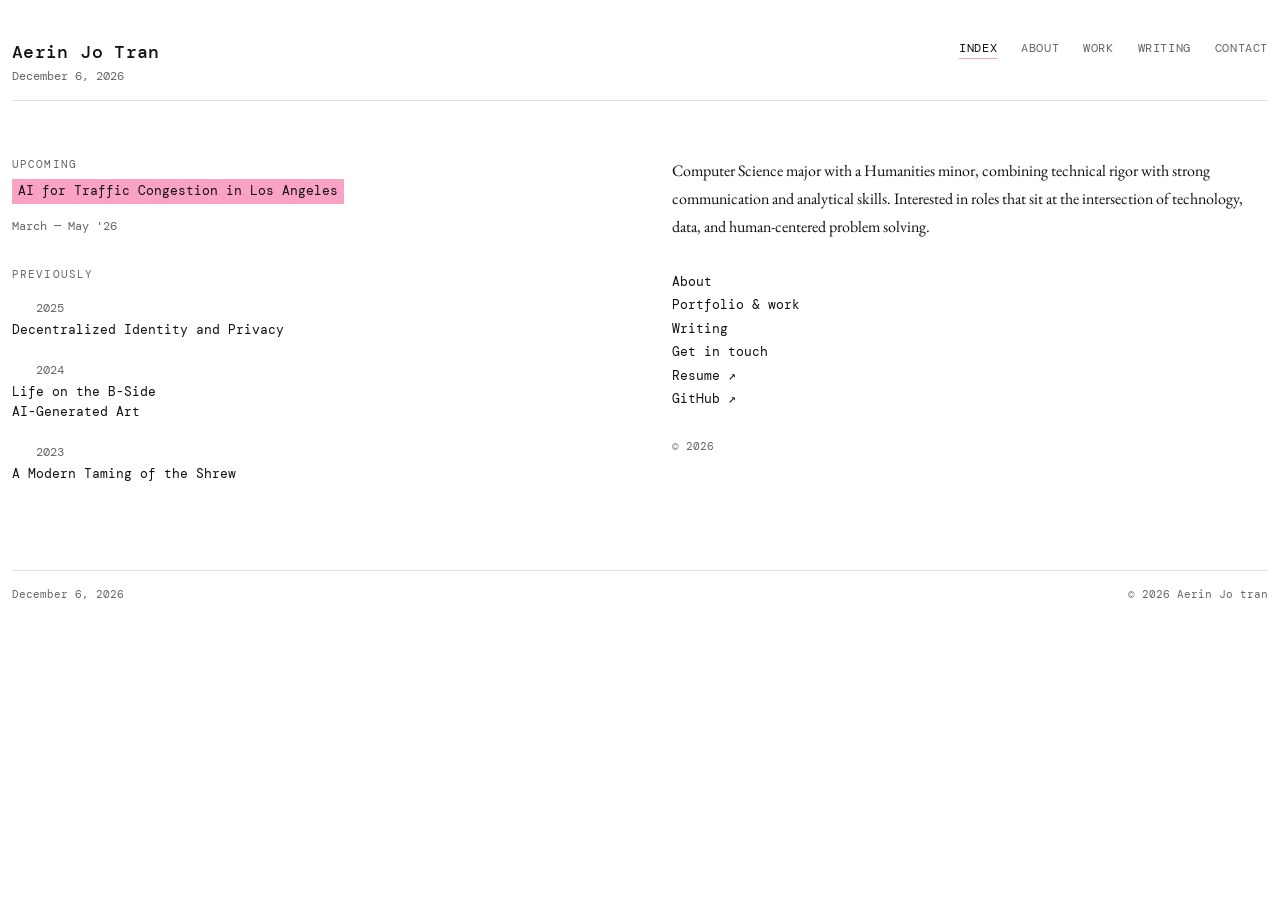
==== index.html @ 99dad99d "first commit" ====
<!DOCTYPE html>
<html lang="en">
<head>
  <meta charset="UTF-8" />
  <meta name="viewport" content="width=device-width, initial-scale=1.0" />
  <title>Your Name</title>
  <link rel="preconnect" href="https://fonts.googleapis.com" />
  <link rel="preconnect" href="https://fonts.gstatic.com" crossorigin />
  <link href="https://fonts.googleapis.com/css2?family=EB+Garamond:ital,wght@0,400;0,500;1,400&family=DM+Mono:wght@400;500&display=swap" rel="stylesheet" />
  <link rel="stylesheet" href="styles.css" />
</head>
<body>
<div class="site">

  <header class="site-header">
    <div>
      <div class="site-name" style="font-size: large;">Aerin Jo Tran</div> 
      <div class="site-date" id="hdr-date"></div>
    </div>
    <nav>
      <a class="active" data-page="home" onclick="goto('home')">Index</a>
      <a data-page="about" onclick="goto('about')">About</a>
      <a data-page="tech" onclick="goto('tech')">Work</a>
      <a data-page="blog" onclick="goto('blog')">Writing</a>
      <a data-page="contact" onclick="goto('contact')">Contact</a>
    </nav>
  </header>

  <!-- HOME -->
  <div class="panel visible" id="page-home">
    <div class="layout">
      <div class="left">
        <div class="upcoming-label">Upcoming</div>
        <div style="margin-bottom: 0.4rem;">
          <span class="upcoming-item" onclick="goto('tech')">AI for Traffic Congestion in Los Angeles</span>
        </div>
        <div style="margin-bottom: 2rem;">
          <span style="font-family:var(--mono);font-size:12px;color:var(--fg2);">March — May '26</span>
        </div>

        <div class="previously">
          <div class="section-label">Previously</div>
          <div class="year-group">
            <div class="year">2025</div>
            <ul class="proj-list">
              <li><a onclick="goto('tech')">Decentralized Identity and Privacy</a></li>
            </ul>
          </div>
          <div class="year-group">
            <div class="year">2024</div>
            <ul class="proj-list">
              <li><a onclick="goto('blog')">Life on the B-Side</a></li>
              <li><a onclick="goto('blog')">AI-Generated Art</a></li>
            </ul>
          </div>
          <div class="year-group">
            <div class="year">2023</div>
            <ul class="proj-list">
              <li><a onclick="goto('blog')">A Modern Taming of the Shrew</a></li>
            </ul>
          </div>
        </div>
      </div>

      <div class="right">
        <p class="bio-right">
          Computer Science major with a Humanities minor, combining technical rigor with strong communication and analytical skills. Interested in roles that sit at the intersection of technology, data, and human-centered problem solving.
        </p>
        <div class="links-right">
          <a onclick="goto('about')">About</a>
          <a onclick="goto('tech')">Portfolio &amp; work</a>
          <a onclick="goto('blog')">Writing</a>
          <a onclick="goto('contact')">Get in touch</a>
          <a href="#">Resume ↗</a>
          <a href="#">GitHub ↗</a>
        </div>
        <div class="copyright">© 2026</div>
      </div>
    </div>
  </div>

  <!-- ABOUT -->
  <div class="panel" id="page-about">
    <div class="layout">
      <div>
        <div class="about-name">Hello,<br>I'm Aerin.</div>
        <div class="about-body">
          <p>I'm currently a senior at NYU Shanghai expected to graduate in May 2026. Originally from Los Angeles, I'm grateful for the opportunity to have studied all over the world including: Paris, New York, and of course Shanghai. <span class="highlight">fast, reliable, and well-documented</span>.</p>
          <p>Academically, I focus on data, systems, and emerging technologies. My work has included projects in decentralized identity systems, machine learning, and data analysis, where I'm particularly interested in how technical infrastructure shapes privacy, security, and decision-making. I enjoy translating complex technical ideas into clear explanations, which has also led me to explore technical writing and analytics.</p>
          <p>At the same time, I've always been drawn to the creative side of ideas. I enjoy writing, film, and art history, and I'm interested in how technology interacts with culture and media. Whether I'm analyzing a dataset, writing about a new technology, or developing a business idea, I'm motivated by the same goal: turning complex systems into something understandable and useful.</p>
          <p>Long term, I'm interested in working where technology, data, and creative industries overlap, in spaces where analytical thinking and storytelling both matter.</p>
        </div>
      </div>
      <div>
        <div class="section-label">Details</div>
        <div class="about-details">
          <div class="detail-row"><span class="detail-key">Location</span><span class="detail-val">Los Angeles, CA</span></div>
          <div class="detail-row"><span class="detail-key">Programming</span><span class="detail-val">Python, SQL, R</span></div>
          <div class="detail-row"><span class="detail-key">Writing</span><span class="detail-val">Tech, art, literature</span></div>
          <div class="detail-row"><span class="detail-key">Availability</span><span class="detail-val" style="color:#4caf50;">Open to work</span></div>
        </div>
      </div>
    </div>
  </div>

  <!-- TECH / WORK -->
  <div class="panel" id="page-tech">
    <div class="section-label">Selected work</div>
    <div class="layout">
      <div>
        <p class="tech-intro">There is a connection between everything. The goal is to find and analyze those patterns in order to make meaningful assessments about the phenomena around us.</p>

        <div class="project-item">
          <div class="project-title"><a href="#">Decentralized Identity and Privacy for University Authentication</a></div>
          <p class="project-desc">Architectural comparison between existing and a decentralized approach for university authentication systems.</p>
          <div class="tag-row">
            <span class="tag">Python</span><span class="tag">Cybersecurity</span>
          </div>
        </div>

        <div class="project-item">
          <div class="project-title"><a href="https://github.com/aerinjojo/Labs/blob/main/anth-ua-228-lab-9-ajt9668/anth-ua-228-lab-9-ajt9668.html">Understanding the End of Slavery in the New River Estate through Ceramic Remnants</a></div>
          <p class="project-desc">Investigating the spatial relationship between artefacts and the foundations of the gas chambers at the Sobibor extermination camp</p>
          <div class="tag-row">
            <span class="tag">R</span>
          </div>
        </div>
      </div>

      <div>
        <div class="section-label" style="margin-bottom:1rem;">Skills</div>
        <div class="skills-grid">
          <div>
            <div class="skill-group-label">Languages</div>
            <ul class="skill-list">
              <li>Python</li><li>R</li><li>SQL</li>
            </ul>
          </div>
          <div>
            <div class="skill-group-label">Systems</div>
            <ul class="skill-list">
              <li>Git</li><li>Linux</li><li>Excel</li>
            </ul>
          </div>
          <div>
            <div class="skill-group-label">Interests</div>
            <ul class="skill-list">
              <li>Distributed systems</li><li>Decentralization</li><li>Dev tooling</li><li>ML infra</li>
            </ul>
          </div>
          <div>
            <div class="skill-group-label">Writing</div>
            <ul class="skill-list">
              <li>Technical essays</li><li>Documentation</li><li>Blog / newsletter</li>
            </ul>
          </div>
        </div>
      </div>
    </div>
  </div>

  <!-- BLOG / WRITING -->
  <div class="panel" id="page-blog">
    <div class="layout">
      <div>
        <div class="featured-post">
          <span class="featured-tag">Featured</span>
          <div class="featured-title"><a href="writing/ss1.html">Life on the B-Side</a></div>
          <p class="featured-excerpt">A short story based on personal feelings of imposter syndrome</p>
          <div class="post-meta">Feb 2025 &nbsp;·&nbsp; 5 min read</div>
        </div>

        <div class="section-label">All posts</div>
        <div class="post-list">
          <div class="post-row">
            <span class="post-row-title"><span class="category-dot"></span><a href="writing/AIGenArt.html">AI-Generated Art</a></span>
            <span class="post-row-date">Dec 2024</span>
          </div>
          <div class="post-row">
            <span class="post-row-title"><span class="category-dot"></span><a href="writing/ModTaming.html">A Modern Taming of the Shrew</a></span>
            <span class="post-row-date">Sept 2023</span>
          </div>
        </div>
      </div>

      <div>
        <div class="section-label">Categories</div>
        <div style="display:flex;flex-direction:column;gap:0.4rem;margin-bottom:2rem;font-family:var(--mono);font-size:13px;">
          <a href="#" style="color:var(--fg);text-decoration:none;">Short Stories →</a>
          <a href="#" style="color:var(--fg);text-decoration:none;">Essays →</a>
        </div>

        <div class="section-label">About this page</div>
        <p style="font-family:var(--serif);font-size:0.95rem;line-height:1.75;color:var(--fg2);">
          Here are a collection of essays and stories. Some academic, others just for fun.
        </p>
      </div>
    </div>
  </div>

  <!-- CONTACT -->
  <div class="panel" id="page-contact">
    <div class="layout">
      <div>
        <div class="contact-heading">Let's talk.</div>
        <p class="contact-body">I'm open to cybersecurity roles, interesting  projects, and conversations about systems, writing, or anything else worth a long email.</p>
        <div class="contact-links">
          <a href="mailto:hello@yourname.com"><span class="clink-key">Email</span><span class="clink-label">aerintran@gmail.com ↗</span></a>
          <a href="https://github.com/yourname" target="_blank"><span class="clink-key">GitHub</span><span class="clink-label">https://github.com/aerinjojo ↗</span></a>
          <a href="https://linkedin.com/in/yourname" target="_blank"><span class="clink-key">LinkedIn</span><span class="clink-label">https://www.linkedin.com/in/aerintran ↗</span></a>
        </div>
        <div class="availability">
          <span class="avail-dot"></span>
          <span class="avail-text">Available for work — LA &amp; remote </span>
        </div>
      </div>
      <div>
        <div class="section-label">Response time</div>
        <p style="font-family:var(--mono);font-size:12px;line-height:2;color:var(--fg2);">
          Email: usually within 48h<br>
          LinkedIn: slower<br>
        </p>
      </div>
    </div>
  </div>

  <footer class="footer">
    <span class="footer-date" id="ftr-date"></span>
    <span class="footer-copy">© 2026 Aerin Jo tran</span>
  </footer>
</div>

<script src="script.js" defer></script>
</body>
</html>
---- styles.css ----
* { box-sizing: border-box; margin: 0; padding: 0; }

:root {
  --accent: #f9a2c5;
  --accent-dark: #ea5e86;
  --fg: #111111;
  --fg2: #666666;
  --bg: #ffffff;
  --border: rgba(0,0,0,0.12);
  --mono: 'DM Mono', monospace;
  --serif: 'EB Garamond', Georgia, serif;
}

@media (prefers-color-scheme: dark) {
  :root {
    --fg: #f0f0f0;
    --fg2: #999999;
    --bg: #111111;
    --border: rgba(255,255,255,0.12);
  }
}

body {
  font-family: var(--mono);
  background: var(--bg);
  color: var(--fg);
  min-height: 100vh;
}

.site { max-width: 1400px; margin: 0 auto; padding: 2.5rem 0.75rem; }

.site-header {
  display: flex;
  justify-content: space-between;
  align-items: flex-start;
  margin-bottom: 3.5rem;
  border-bottom: 0.5px solid var(--border);
  padding-bottom: 1rem;
}

.site-name { font-size: 13px; font-weight: 500; letter-spacing: 0.02em; }
.site-date { font-size: 12px; color: var(--fg2); margin-top: 4px; }

nav { display: flex; gap: 1.5rem; flex-wrap: wrap; }
nav a {
  font-family: var(--mono);
  font-size: 12px;
  text-decoration: none;
  color: var(--fg2);
  letter-spacing: 0.05em;
  text-transform: uppercase;
  cursor: pointer;
  transition: color 0.15s;
  border: none;
  background: none;
  padding: 0;
}
nav a:hover, nav a.active { color: var(--fg); }
nav a.active { border-bottom: 1.5px solid var(--accent); padding-bottom: 2px; color: var(--fg); }

.layout { display: grid; grid-template-columns: 1fr 1fr; gap: 4rem; align-items: start; }

.panel { display: none; }
.panel.visible { display: block; }

.section-label {
  font-family: var(--mono);
  font-size: 11px;
  letter-spacing: 0.1em;
  text-transform: uppercase;
  color: var(--fg2);
  margin-bottom: 1.2rem;
}

/* --- HOME --- */
.upcoming-label { font-family: var(--mono); font-size: 11px; letter-spacing: 0.1em; text-transform: uppercase; color: var(--fg2); margin-bottom: 0.5rem; }
.upcoming-item {
  display: inline-block;
  background: var(--accent);
  color: #111;
  font-family: var(--mono);
  font-size: 13px;
  padding: 2px 6px;
  margin-bottom: 0.25rem;
  line-height: 1.6;
  cursor: pointer;
  text-decoration: none;
}
.upcoming-item:hover { background: var(--accent-dark); }

.previously { margin-top: 2rem; }
.year-group { margin-bottom: 1.5rem; }
.year { font-family: var(--mono); font-size: 12px; color: var(--fg2); margin-bottom: 0.3rem; padding-left: 1.5rem; }
.proj-list { list-style: none; }
.proj-list li { font-size: 13px; margin-bottom: 0.2rem; }
.proj-list a { color: var(--fg); text-decoration: none; cursor: pointer; }
.proj-list a:hover { text-decoration: underline; text-decoration-color: var(--accent); text-underline-offset: 3px; }

/* --- RIGHT COLUMN HOME --- */
.bio-right { font-family: var(--serif); font-size: 1rem; line-height: 1.75; color: var(--fg); margin-bottom: 2rem; }
.links-right { display: flex; flex-direction: column; gap: 0.4rem; margin-bottom: 2rem; }
.links-right a {
  font-family: var(--mono);
  font-size: 13px;
  color: var(--fg);
  text-decoration: none;
  cursor: pointer;
  width: fit-content;
}
.links-right a:hover { text-decoration: underline; text-decoration-color: var(--accent); text-underline-offset: 3px; }
.copyright { font-family: var(--mono); font-size: 11px; color: var(--fg2); }

/* --- ABOUT --- */
.about-name { font-family: var(--serif); font-size: 2.2rem; line-height: 1.2; margin-bottom: 1.5rem; font-style: italic; }
.about-body { font-family: var(--serif); font-size: 1.05rem; line-height: 1.8; color: var(--fg); }
.about-body p { margin-bottom: 1rem; }
.highlight { background: var(--accent); padding: 0 3px; color: #111; }

.about-details { font-family: var(--mono); font-size: 12px; }
.detail-row { display: flex; justify-content: space-between; padding: 0.5rem 0; border-bottom: 0.5px solid var(--border); }
.detail-row:first-child { border-top: 0.5px solid var(--border); }
.detail-key { color: var(--fg2); }
.detail-val { color: var(--fg); }

/* --- TECH --- */
.tech-intro { font-family: var(--serif); font-size: 1.05rem; line-height: 1.75; margin-bottom: 2rem; }
.project-item { padding: 1rem 0; border-bottom: 0.5px solid var(--border); }
.project-item:first-of-type { border-top: 0.5px solid var(--border); }
.project-title { font-family: var(--mono); font-size: 13px; font-weight: 500; margin-bottom: 0.3rem; }
.project-title a { color: var(--fg); text-decoration: none; }
.project-title a:hover { text-decoration: underline; text-decoration-color: var(--accent); text-underline-offset: 3px; }
.project-desc { font-family: var(--serif); font-size: 0.95rem; line-height: 1.6; color: var(--fg2); margin-bottom: 0.5rem; }
.tag-row { display: flex; flex-wrap: wrap; gap: 6px; }
.tag { font-family: var(--mono); font-size: 10px; letter-spacing: 0.05em; border: 0.5px solid var(--border); padding: 2px 8px; color: var(--fg2); }

.skills-grid { display: grid; grid-template-columns: 1fr 1fr; gap: 1.5rem; }
.skill-group-label { font-family: var(--mono); font-size: 10px; letter-spacing: 0.1em; text-transform: uppercase; color: var(--fg2); margin-bottom: 0.5rem; }
.skill-list { list-style: none; font-family: var(--mono); font-size: 12px; line-height: 2; }

/* --- BLOG --- */
.featured-post { margin-bottom: 2rem; padding-bottom: 2rem; border-bottom: 0.5px solid var(--border); }
.featured-tag { font-family: var(--mono); font-size: 10px; letter-spacing: 0.1em; text-transform: uppercase; background: var(--accent); color: #111; padding: 2px 6px; display: inline-block; margin-bottom: 0.6rem; }
.featured-title { font-family: var(--serif); font-size: 1.6rem; line-height: 1.3; margin-bottom: 0.5rem; font-style: italic; }
.featured-title a { color: var(--fg); text-decoration: none; }
.featured-title a:hover { text-decoration: underline; text-decoration-color: var(--accent); text-underline-offset: 3px; }
.featured-excerpt { font-family: var(--serif); font-size: 0.95rem; line-height: 1.7; color: var(--fg2); margin-bottom: 0.5rem; }
.post-meta { font-family: var(--mono); font-size: 11px; color: var(--fg2); }

.post-row { display: flex; align-items: baseline; justify-content: space-between; gap: 1rem; padding: 0.6rem 0; border-bottom: 0.5px solid var(--border); }
.post-row:first-of-type { border-top: 0.5px solid var(--border); }
.post-row-title { font-family: var(--serif); font-size: 1rem; }
.post-row-title a { color: var(--fg); text-decoration: none; }
.post-row-title a:hover { text-decoration: underline; text-decoration-color: var(--accent); text-underline-offset: 3px; }
.post-row-date { font-family: var(--mono); font-size: 11px; color: var(--fg2); white-space: nowrap; }
.category-dot { width: 6px; height: 6px; background: var(--accent); display: inline-block; margin-right: 6px; position: relative; top: -1px; flex-shrink: 0; }

/* --- CONTACT --- */
.contact-heading { font-family: var(--serif); font-size: 1.8rem; font-style: italic; line-height: 1.3; margin-bottom: 1.5rem; }
.contact-body { font-family: var(--serif); font-size: 1rem; line-height: 1.8; color: var(--fg); margin-bottom: 2rem; }
.contact-links { display: flex; flex-direction: column; gap: 0.6rem; }
.contact-links a {
  font-family: var(--mono);
  font-size: 13px;
  color: var(--fg);
  text-decoration: none;
  display: flex;
  align-items: center;
  gap: 0.75rem;
  width: fit-content;
}
.contact-links a:hover .clink-label { text-decoration: underline; text-decoration-color: var(--accent); text-underline-offset: 3px; }
.clink-key { color: var(--fg2); min-width: 80px; }

.availability { margin-top: 2rem; padding: 1rem; border: 0.5px solid var(--border); display: flex; align-items: center; }
.avail-dot { width: 8px; height: 8px; border-radius: 50%; background: #4caf50; display: inline-block; margin-right: 8px; flex-shrink: 0; }
.avail-text { font-family: var(--mono); font-size: 12px; }

.footer { margin-top: 4rem; padding-top: 1rem; border-top: 0.5px solid var(--border); display: flex; justify-content: space-between; align-items: center; }
.footer-date { font-family: var(--mono); font-size: 11px; color: var(--fg2); }
.footer-copy { font-family: var(--mono); font-size: 11px; color: var(--fg2); }

@media (max-width: 640px) {
  .layout { grid-template-columns: 1fr; gap: 2rem; }
  .skills-grid { grid-template-columns: 1fr; }
  .site-header { flex-direction: column; gap: 1rem; }
}
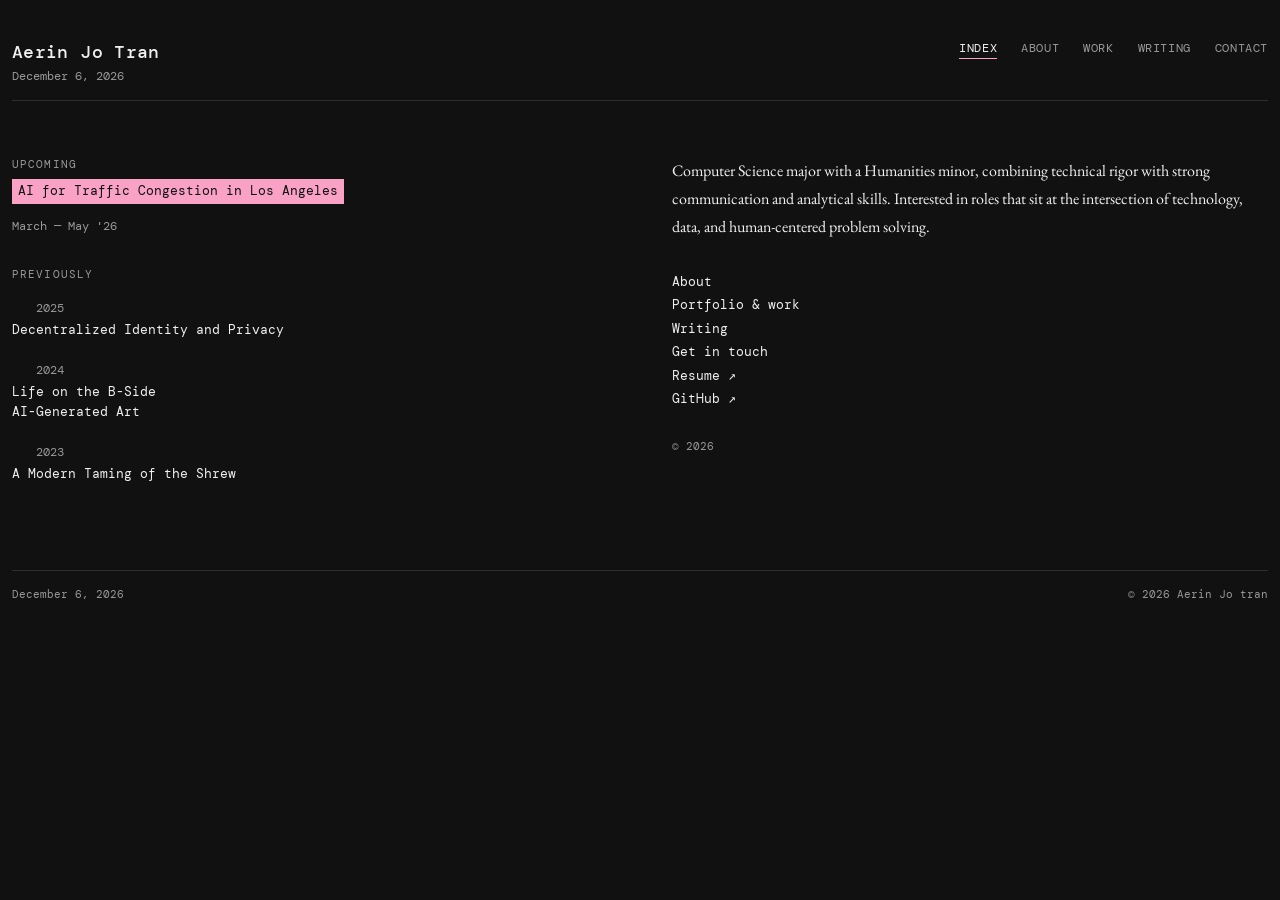
==== commit 14fb819e: "3" ====
--- a/index.html
+++ b/index.html
@@ -85,8 +85,8 @@
       <div>
         <div class="about-name">Hello,<br>I'm Aerin.</div>
         <div class="about-body">
-          <p>I'm currently a senior at NYU Shanghai expected to graduate in May 2026. Originally from Los Angeles, I'm grateful for the opportunity to have studied all over the world including: Paris, New York, and of course Shanghai. <span class="highlight">fast, reliable, and well-documented</span>.</p>
-          <p>Academically, I focus on data, systems, and emerging technologies. My work has included projects in decentralized identity systems, machine learning, and data analysis, where I'm particularly interested in how technical infrastructure shapes privacy, security, and decision-making. I enjoy translating complex technical ideas into clear explanations, which has also led me to explore technical writing and analytics.</p>
+          <p>I'm currently a senior at NYU Shanghai expected to graduate in May 2026. Originally from Los Angeles, I'm grateful for the opportunity to have studied all over the world including: Paris, New York, and of course Shanghai.</p>
+          <p>Academically, I focus on data, systems, and emerging technologies. My work has included projects in <span class="highlight">decentralized identity systems, machine learning, and data analysis</span>, where I'm particularly interested in how technical infrastructure shapes privacy, security, and decision-making. I enjoy translating complex technical ideas into clear explanations, which has also led me to explore technical writing and analytics.</p>
           <p>At the same time, I've always been drawn to the creative side of ideas. I enjoy writing, film, and art history, and I'm interested in how technology interacts with culture and media. Whether I'm analyzing a dataset, writing about a new technology, or developing a business idea, I'm motivated by the same goal: turning complex systems into something understandable and useful.</p>
           <p>Long term, I'm interested in working where technology, data, and creative industries overlap, in spaces where analytical thinking and storytelling both matter.</p>
         </div>
@@ -145,7 +145,7 @@
           <div>
             <div class="skill-group-label">Interests</div>
             <ul class="skill-list">
-              <li>Distributed systems</li><li>Decentralization</li><li>Dev tooling</li><li>ML infra</li>
+              <li>Distributed systems</li><li>Decentralization</li><li>Data analysis</li>
             </ul>
           </div>
           <div>
@@ -211,7 +211,7 @@
         </div>
         <div class="availability">
           <span class="avail-dot"></span>
-          <span class="avail-text">Available for work — LA &amp; remote </span>
+          <span class="avail-text">Available for work</span>
         </div>
       </div>
       <div>
--- a/styles.css
+++ b/styles.css
@@ -3,10 +3,10 @@
 :root {
   --accent: #f9a2c5;
   --accent-dark: #ea5e86;
-  --fg: #111111;
-  --fg2: #666666;
-  --bg: #ffffff;
-  --border: rgba(0,0,0,0.12);
+  --fg: #f0f0f0;
+  --fg2: #999999;
+  --bg: #111111;
+  --border: rgba(255,255,255,0.12);
   --mono: 'DM Mono', monospace;
   --serif: 'EB Garamond', Georgia, serif;
 }
